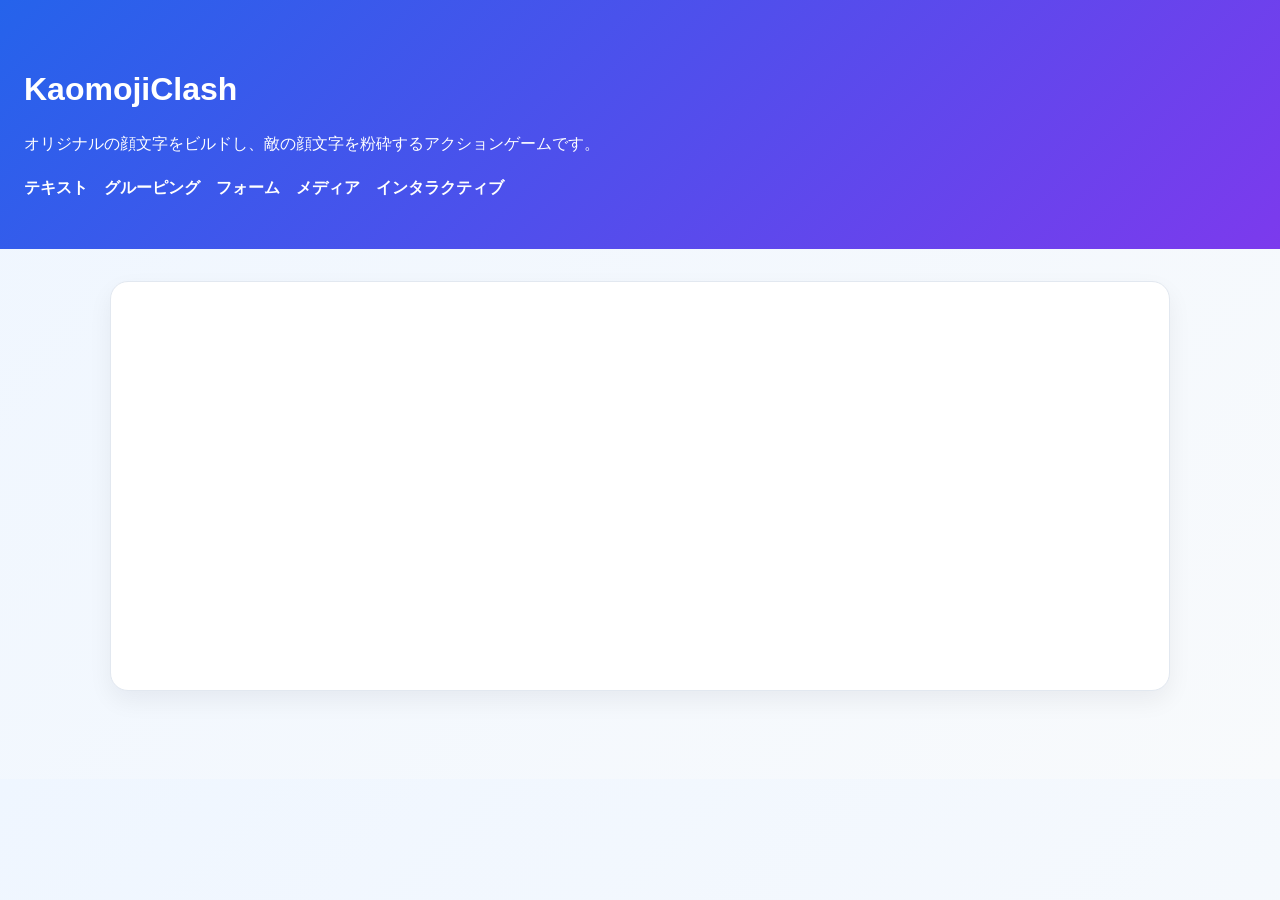
==== kaomojiclash.html @ 9aa1b0e3 "動画のレスポンシブ表示のため、iframeのスタイルを更新し、KaomojiClashページを追加" ====
<!DOCTYPE html>
<html lang="ja">

<head>
    <meta charset="utf-8" />
    <meta name="viewport" content="width=device-width, initial-scale=1" />
    <title>KaomojiClash</title>
    <link rel="stylesheet" href="css/main.css" />
</head>

<body>
    <header>
        <h1>KaomojiClash</h1>
        <p>オリジナルの顔文字をビルドし、敵の顔文字を粉砕するアクションゲームです。</p>
        <nav aria-label="ページ内ナビゲーション">
            <a href="#text">テキスト</a>
            <a href="#grouping">グルーピング</a>
            <a href="#forms">フォーム</a>
            <a href="#media">メディア</a>
            <a href="#interactive">インタラクティブ</a>
        </nav>
    </header>

    <main>
        <article>
            <section>
                <div class="movie-wrapper-mini">
                    <iframe src="https://www.youtube.com/embed/3Ye79Ocqmjk"
                        allow="accelerometer; autoplay; clipboard-write; encrypted-media; gyroscope; picture-in-picture"
                        allowfullscreen></iframe>
                </div>
            </section>
        </article>
    </main>
</body>

</html>
---- css/main.css ----
:root {
  color-scheme: light;
  --bg: #0f172a;
  --panel: #ffffff;
  --panel-alt: #f8fafc;
  --text: #0f172a;
  --muted: #475569;
  --accent: #2563eb;
  --accent-2: #7c3aed;
  --border: #e2e8f0;
}

* {
  box-sizing: border-box;
}

body {
  margin: 0;
  font-family: "Segoe UI", Roboto, "Noto Sans JP", sans-serif;
  line-height: 1.7;
  color: var(--text);
  background: linear-gradient(135deg, #eff6ff, #f8fafc);
}

a {
  color: var(--accent);
}

header {
  background: linear-gradient(135deg, var(--accent), var(--accent-2));
  color: white;
  padding: 3rem 1.5rem;
}

nav {
  display: flex;
  gap: 1rem;
  flex-wrap: wrap;
  margin-top: 1rem;
}

nav a {
  color: white;
  text-decoration: none;
  font-weight: 600;
}

main {
  max-width: 1100px;
  margin: 0 auto;
  padding: 2rem 1.25rem 4rem;
}

section {
  background: var(--panel);
  border: 1px solid var(--border);
  border-radius: 18px;
  padding: 1.5rem;
  margin-bottom: 1.5rem;
  box-shadow: 0 10px 25px rgba(15, 23, 42, 0.06);
}

h1, h2, h3 {
  line-height: 1.25;
}

h2 {
  margin-top: 0;
  border-bottom: 2px solid var(--border);
  padding-bottom: 0.35rem;
}

p, li, td, th, label, input, textarea, select, button {
  font-size: 0.98rem;
}

code, pre {
  font-family: Consolas, "Courier New", monospace;
}

pre {
  background: #0f172a;
  color: #e2e8f0;
  padding: 1rem;
  border-radius: 12px;
  overflow-x: auto;
}

blockquote {
  border-left: 4px solid var(--accent);
  padding-left: 1rem;
  color: var(--muted);
  margin: 1rem 0;
}

ul, ol, dl {
  padding-left: 1.2rem;
}

table {
  border-collapse: collapse;
  width: 100%;
  overflow: hidden;
  border-radius: 12px;
}

th, td {
  border: 1px solid var(--border);
  padding: 0.7rem;
  text-align: left;
}

th {
  background: var(--panel-alt);
}

img, video, audio, iframe, canvas {
  max-width: 100%;
  border-radius: 12px;
}

form {
  display: grid;
  gap: 1rem;
}

fieldset {
  border: 1px solid var(--border);
  border-radius: 12px;
  padding: 1rem;
}

legend {
  font-weight: 700;
}

input, textarea, select, button {
  padding: 0.7rem 0.8rem;
  border-radius: 10px;
  border: 1px solid var(--border);
}

button {
  background: var(--accent);
  color: white;
  border: none;
  cursor: pointer;
}

button.secondary {
  background: #334155;
}

details {
  background: var(--panel-alt);
  padding: 0.85rem 1rem;
  border-radius: 12px;
  border: 1px solid var(--border);
}

summary {
  font-weight: 700;
  cursor: pointer;
}

meter, progress {
  width: 100%;
}

figure {
  margin: 1rem 0;
}

figcaption {
  color: var(--muted);
  font-size: 0.9rem;
  margin-top: 0.4rem;
}

iframe {
  position: absolute;
  inset: 0;
  width: 100%;
  height: 100%;
  border: 0;
  border-radius: 12px;
}

.movie-wrapper {
  position: relative;
  width: 100%;
  max-width: 1280px;
  max-height: 720px;
  aspect-ratio: 16 / 9;
}

.movie-wrapper-mini {
  position: relative;
  width: 100%;
  max-width: 640px;
  max-height: 360px;
  aspect-ratio: 16 / 9;
}

.badge {
  display: inline-block;
  padding: 0.2rem 0.6rem;
  border-radius: 999px;
  background: #dbeafe;
  color: #1d4ed8;
  font-size: 0.85rem;
  font-weight: 700;
  margin-right: 0.4rem;
}

.grid {
  display: grid;
  gap: 1rem;
}

@media (min-width: 768px) {
  .grid.two {
    grid-template-columns: repeat(2, minmax(0, 1fr));
  }
}
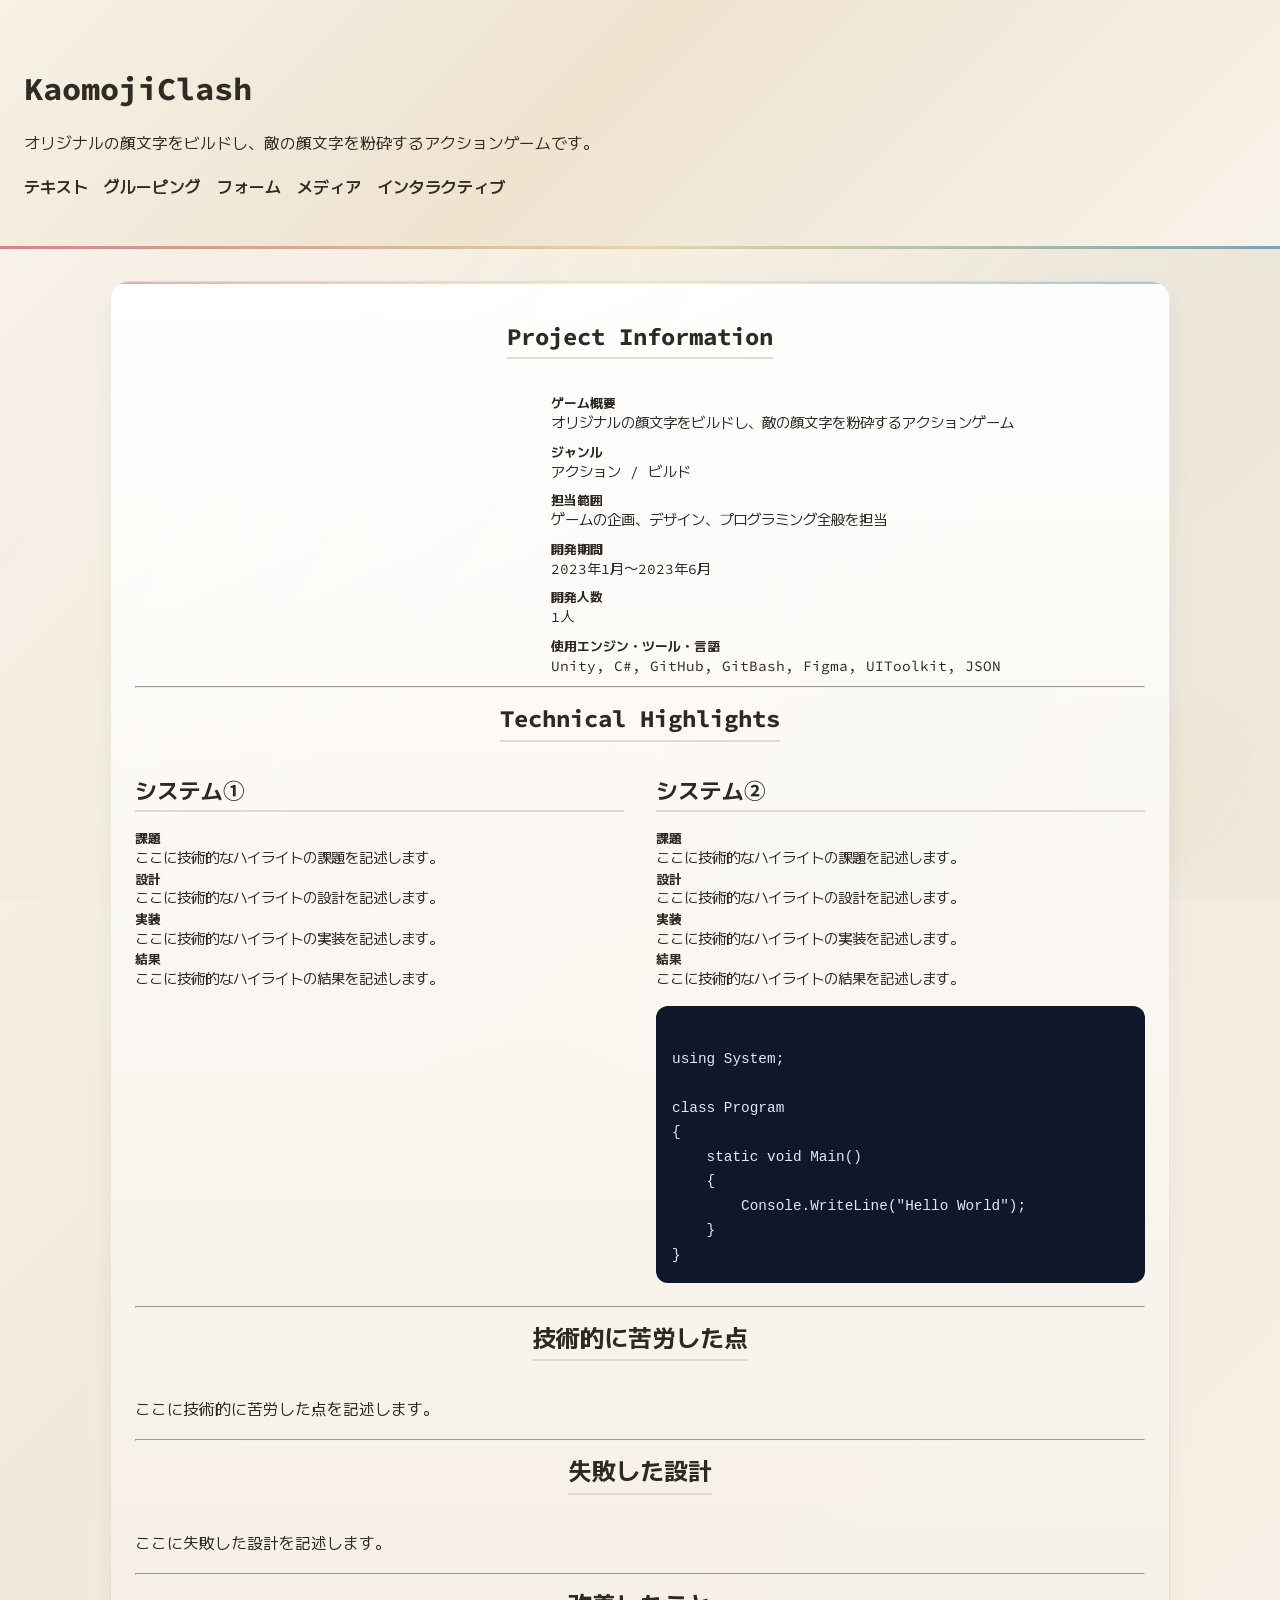
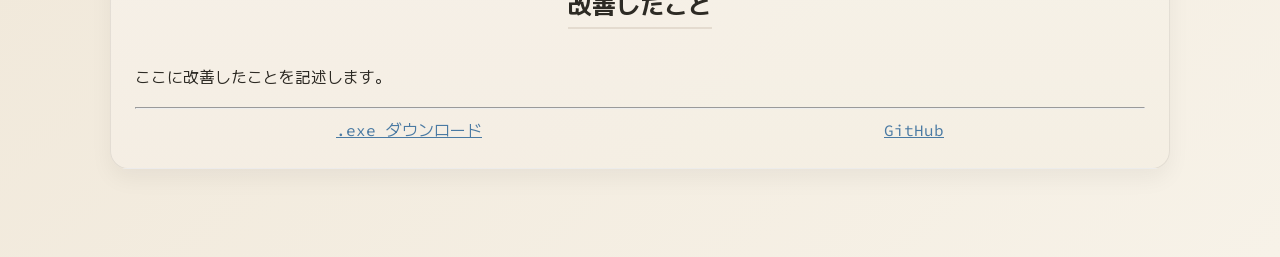
==== commit 9106258c: "background.cssを新規作成" ====
--- a/kaomojiclash.html
+++ b/kaomojiclash.html
@@ -22,16 +22,162 @@
     </header>
 
     <main>
-        <article>
-            <section>
-                <div class="movie-wrapper-mini">
-                    <iframe src="https://www.youtube.com/embed/3Ye79Ocqmjk"
-                        allow="accelerometer; autoplay; clipboard-write; encrypted-media; gyroscope; picture-in-picture"
-                        allowfullscreen></iframe>
+        <section>
+
+            <article>
+                <div class="section-header">
+                    <h2>Project Information</h2>
                 </div>
-            </section>
-        </article>
+                <div class="project-info-wrapper">
+                    <div class="movie-wrapper-mini">
+                        <iframe src="https://www.youtube.com/embed/3Ye79Ocqmjk"
+                            allow="accelerometer; autoplay; clipboard-write; encrypted-media; gyroscope; picture-in-picture"
+                            allowfullscreen></iframe>
+                    </div>
+                    <div class="project-info">
+                        <div class="element">
+                            <h3>ゲーム概要</h3>
+                            <p>オリジナルの顔文字をビルドし、敵の顔文字を粉砕するアクションゲーム</p>
+                        </div>
+                        <div class="element">
+                            <h3>ジャンル</h3>
+                            <p>アクション / ビルド</p>
+                        </div>
+                        <div class="element">
+                            <h3>担当範囲</h3>
+                            <p>ゲームの企画、デザイン、プログラミング全般を担当</p>
+                        </div>
+                        <div class="element">
+                            <h3>開発期間</h3>
+                            <p>2023年1月〜2023年6月</p>
+                        </div>
+                        <div class="element">
+                            <h3>開発人数</h3>
+                            <p>1人</p>
+                        </div>
+                        <div class="element">
+                            <h3>使用エンジン・ツール・言語</h3>
+                            <p>Unity, C#, GitHub, GitBash, Figma, UIToolkit, JSON</p>
+                        </div>
+                    </div>
+                </div>
+            </article>
+
+            <article>
+                <hr />
+                <div class="section-header">
+                    <h2>Technical Highlights</h2>
+                </div>
+                <div class="technical-highlights">
+                    <div class="title">
+                        <h2>システム①</h2>
+
+                        <div class="element">
+                            <h3>課題</h3>
+                            <p>ここに技術的なハイライトの課題を記述します。</p>
+                        </div>
+
+                        <div class="element">
+                            <h3>設計</h3>
+                            <p>ここに技術的なハイライトの設計を記述します。</p>
+                        </div>
+
+                        <div class="element">
+                            <h3>実装</h3>
+                            <p>ここに技術的なハイライトの実装を記述します。</p>
+                        </div>
+
+                        <div class="element">
+                            <h3>結果</h3>
+                            <p>ここに技術的なハイライトの結果を記述します。</p>
+                        </div>
+                    </div>
+
+                    <div class="title">
+                        <h2>システム②</h2>
+
+                        <div class="element">
+                            <h3>課題</h3>
+                            <p>ここに技術的なハイライトの課題を記述します。</p>
+                        </div>
+
+                        <div class="element">
+                            <h3>設計</h3>
+                            <p>ここに技術的なハイライトの設計を記述します。</p>
+                        </div>
+
+                        <div class="element">
+                            <h3>実装</h3>
+                            <p>ここに技術的なハイライトの実装を記述します。</p>
+                        </div>
+
+                        <div class="element">
+                            <h3>結果</h3>
+                            <p>ここに技術的なハイライトの結果を記述します。</p>
+                        </div>
+
+                        <pre><code>
+using System;
+
+class Program
+{
+    static void Main()
+    {
+        Console.WriteLine("Hello World");
+    }
+}
+</code></pre>
+                    </div>
+                </div>
+            </article>
+
+            <article>
+                <hr />
+                <div class="section-header">
+                    <h2>技術的に苦労した点</h2>
+                </div>
+                <div>
+                    <p>ここに技術的に苦労した点を記述します。</p>
+                </div>
+            </article>
+
+            <article>
+                <hr />
+                <div class="section-header">
+                    <h2>失敗した設計</h2>
+                </div>
+                <div>
+                    <p>ここに失敗した設計を記述します。</p>
+                </div>
+            </article>
+
+            <article>
+                <hr />
+                <div class="section-header">
+                    <h2>改善したこと</h2>
+                </div>
+                <div>
+                    <p>ここに改善したことを記述します。</p>
+                </div>
+            </article>
+
+            <article>
+                <hr />
+                <div class="LINK" style="display: flex; justify-content: space-around">
+                    <a href="https://drive.google.com/file/d/1BHumg28tov_kHwYOUsf6FRPFnXxUhrHB/view?usp=drive_link">.exe ダウンロード</a>
+                    <a href="https://github.com/HinataPiyo/KaomojiClash">GitHub</a>
+                </div>
+            </article>
+        </section>
     </main>
+    <script>
+      const updateScrollDecor = () => {
+        document.body.style.setProperty('--scroll-y', `${window.scrollY}px`);
+        document.body.classList.toggle('scrolled', window.scrollY > 20);
+      };
+      window.addEventListener('scroll', updateScrollDecor, { passive: true });
+      updateScrollDecor();
+    </script>
 </body>
 
 </html>
--- a/css/main.css
+++ b/css/main.css
@@ -1,225 +1,385 @@
+@import url("https://fonts.googleapis.com/css2?family=Source+Code+Pro:wght@400;700&family=M+PLUS+2:wght@400;700&family=Noto+Sans+JP:wght@400;700&display=swap");
+
 :root {
-  color-scheme: light;
-  --bg: #0f172a;
-  --panel: #ffffff;
-  --panel-alt: #f8fafc;
-  --text: #0f172a;
-  --muted: #475569;
-  --accent: #2563eb;
-  --accent-2: #7c3aed;
-  --border: #e2e8f0;
+    color-scheme: light;
+    --bg: #fbf8f2;
+    --panel: #fffdf9;
+    --panel-alt: #f5efe5;
+    --text: #2d2a24;
+    --muted: #6f6a63;
+    --accent: #4a7aa3;
+    --accent-2: #7d5f8a;
+    --border: #e4dbcf;
+    --accent-red: #c96b7a;
+    --accent-orange: #d59a78;
+    --accent-yellow: #e4cf8c;
+    --accent-green: #8fb38d;
+    --accent-blue: #5b8fb5;
+    --accent-purple: #8a6a95;
 }
 
 * {
-  box-sizing: border-box;
+    box-sizing: border-box;
 }
 
 body {
-  margin: 0;
-  font-family: "Segoe UI", Roboto, "Noto Sans JP", sans-serif;
-  line-height: 1.7;
-  color: var(--text);
-  background: linear-gradient(135deg, #eff6ff, #f8fafc);
+    margin: 0;
+    min-height: 100vh;
+    font-family: "Source Code Pro", "M PLUS 2", "Noto Sans JP", monospace;
+    line-height: 1.7;
+    color: var(--text);
+    background: linear-gradient(135deg, #faf7f0 0%, #f1e9db 50%, #f7f2e8 100%);
+    position: relative;
+    overflow-x: hidden;
+}
+
+body::before {
+    content: "";
+    position: fixed;
+    inset: 0;
+    pointer-events: none;
+    background: linear-gradient(120deg,
+        rgba(201, 107, 122, 0.03) 0%,
+        rgba(213, 154, 120, 0.025) 25%,
+        transparent 50%,
+        rgba(91, 143, 181, 0.03) 75%,
+        rgba(138, 106, 149, 0.025) 100%);
+    z-index: -1;
+}
+
+body::after {
+    content: "";
+    position: fixed;
+    inset: auto 0 0 auto;
+    width: 220px;
+    height: 220px;
+    border-radius: 50%;
+    background: radial-gradient(circle, rgba(228, 207, 140, 0.12) 0%, rgba(228, 207, 140, 0) 70%);
+    transform: translate3d(0, calc(var(--scroll-y, 0px) * -0.05px), 0);
+    pointer-events: none;
+    opacity: 0.8;
+    z-index: -1;
 }
 
 a {
-  color: var(--accent);
+    color: var(--accent);
+    transition: color 0.2s ease;
+}
+
+a:hover {
+    color: var(--accent-purple);
 }
 
 header {
-  background: linear-gradient(135deg, var(--accent), var(--accent-2));
-  color: white;
-  padding: 3rem 1.5rem;
+    background: linear-gradient(135deg, #f7f1e6 0%, #efe3d0 45%, #f8f3ea 100%);
+    color: #2f2b25;
+    padding: 3rem 1.5rem;
+    box-shadow: inset 0 -1px 0 rgba(17, 17, 17, 0.06);
+    position: relative;
+    overflow: hidden;
+}
+
+header::before {
+    content: "";
+    position: absolute;
+    inset: auto 0 0 0;
+    height: 3px;
+    background: linear-gradient(90deg,
+        rgba(201, 107, 122, 0.8) 0%,
+        rgba(213, 154, 120, 0.75) 25%,
+        rgba(228, 207, 140, 0.7) 50%,
+        rgba(143, 179, 141, 0.7) 75%,
+        rgba(91, 143, 181, 0.8) 100%);
 }
 
 nav {
-  display: flex;
-  gap: 1rem;
-  flex-wrap: wrap;
-  margin-top: 1rem;
+    display: flex;
+    gap: 1rem;
+    flex-wrap: wrap;
+    margin-top: 1rem;
 }
 
 nav a {
-  color: white;
-  text-decoration: none;
-  font-weight: 600;
+    color: #2f2b25;
+    text-decoration: none;
+    font-weight: 600;
 }
 
 main {
-  max-width: 1100px;
-  margin: 0 auto;
-  padding: 2rem 1.25rem 4rem;
+    max-width: 1100px;
+    margin: 0 auto;
+    padding: 2rem 1.25rem 4rem;
 }
 
 section {
-  background: var(--panel);
-  border: 1px solid var(--border);
-  border-radius: 18px;
-  padding: 1.5rem;
-  margin-bottom: 1.5rem;
-  box-shadow: 0 10px 25px rgba(15, 23, 42, 0.06);
-}
-
-h1, h2, h3 {
-  line-height: 1.25;
+    background: linear-gradient(180deg, rgba(255, 255, 255, 0.95) 0%, rgba(244, 238, 227, 0.95) 100%);
+    border: 1px solid rgba(17, 17, 17, 0.08);
+    border-radius: 18px;
+    padding: 1.5rem;
+    margin-bottom: 1.5rem;
+    box-shadow: 0 10px 22px rgba(17, 17, 17, 0.05);
+    position: relative;
+    overflow: hidden;
+}
+
+section::before {
+    content: "";
+    position: absolute;
+    inset: 0 0 auto 0;
+    height: 2px;
+    background: linear-gradient(90deg,
+        rgba(201, 107, 122, 0.55) 0%,
+        rgba(213, 154, 120, 0.45) 25%,
+        rgba(228, 207, 140, 0.4) 50%,
+        rgba(143, 179, 141, 0.45) 75%,
+        rgba(91, 143, 181, 0.55) 100%);
+}
+
+h1,
+h2,
+h3 {
+    line-height: 1.25;
 }
 
 h2 {
-  margin-top: 0;
-  border-bottom: 2px solid var(--border);
-  padding-bottom: 0.35rem;
-}
-
-p, li, td, th, label, input, textarea, select, button {
-  font-size: 0.98rem;
-}
-
-code, pre {
-  font-family: Consolas, "Courier New", monospace;
-}
-
+    margin-top: 0;
+    border-bottom: 2px solid var(--border);
+    padding-bottom: 0.35rem;
+}
+
+p,
+li,
+td,
+th,
+label,
+input,
+textarea,
+select,
+button {
+    font-size: 0.98rem;
+}
+
+code,
 pre {
-  background: #0f172a;
-  color: #e2e8f0;
-  padding: 1rem;
-  border-radius: 12px;
-  overflow-x: auto;
+    font-family: Consolas, "Courier New", monospace;
+}
+
+pre {
+    background: #0f172a;
+    color: #e2e8f0;
+    padding: 1rem;
+    border-radius: 12px;
+    overflow-x: auto;
 }
 
 blockquote {
-  border-left: 4px solid var(--accent);
-  padding-left: 1rem;
-  color: var(--muted);
-  margin: 1rem 0;
-}
-
-ul, ol, dl {
-  padding-left: 1.2rem;
+    border-left: 4px solid var(--accent);
+    padding-left: 1rem;
+    color: var(--muted);
+    margin: 1rem 0;
+}
+
+ul,
+ol,
+dl {
+    padding-left: 1.2rem;
 }
 
 table {
-  border-collapse: collapse;
-  width: 100%;
-  overflow: hidden;
-  border-radius: 12px;
-}
-
-th, td {
-  border: 1px solid var(--border);
-  padding: 0.7rem;
-  text-align: left;
+    border-collapse: collapse;
+    width: 100%;
+    overflow: hidden;
+    border-radius: 12px;
+}
+
+th,
+td {
+    border: 1px solid var(--border);
+    padding: 0.7rem;
+    text-align: left;
 }
 
 th {
-  background: var(--panel-alt);
-}
-
-img, video, audio, iframe, canvas {
-  max-width: 100%;
-  border-radius: 12px;
+    background: var(--panel-alt);
+}
+
+img,
+video,
+audio,
+iframe,
+canvas {
+    max-width: 100%;
+    border-radius: 12px;
 }
 
 form {
-  display: grid;
-  gap: 1rem;
+    display: grid;
+    gap: 1rem;
 }
 
 fieldset {
-  border: 1px solid var(--border);
-  border-radius: 12px;
-  padding: 1rem;
+    border: 1px solid var(--border);
+    border-radius: 12px;
+    padding: 1rem;
 }
 
 legend {
-  font-weight: 700;
-}
-
-input, textarea, select, button {
-  padding: 0.7rem 0.8rem;
-  border-radius: 10px;
-  border: 1px solid var(--border);
-}
-
+    font-weight: 700;
+}
+
+input,
+textarea,
+select,
 button {
-  background: var(--accent);
-  color: white;
-  border: none;
-  cursor: pointer;
+    padding: 0.7rem 0.8rem;
+    border-radius: 10px;
+    border: 1px solid var(--border);
+}
+
+button {
+    background: linear-gradient(90deg, var(--accent-blue) 0%, var(--accent-purple) 100%);
+    color: white;
+    border: none;
+    cursor: pointer;
+    box-shadow: 0 6px 14px rgba(54, 154, 204, 0.16);
 }
 
 button.secondary {
-  background: #334155;
+    background: #334155;
 }
 
 details {
-  background: var(--panel-alt);
-  padding: 0.85rem 1rem;
-  border-radius: 12px;
-  border: 1px solid var(--border);
+    background: var(--panel-alt);
+    padding: 0.85rem 1rem;
+    border-radius: 12px;
+    border: 1px solid var(--border);
 }
 
 summary {
-  font-weight: 700;
-  cursor: pointer;
-}
-
-meter, progress {
-  width: 100%;
+    font-weight: 700;
+    cursor: pointer;
+}
+
+meter,
+progress {
+    width: 100%;
 }
 
 figure {
-  margin: 1rem 0;
+    margin: 1rem 0;
 }
 
 figcaption {
-  color: var(--muted);
-  font-size: 0.9rem;
-  margin-top: 0.4rem;
+    color: var(--muted);
+    font-size: 0.9rem;
+    margin-top: 0.4rem;
+}
+
+html {
+    scroll-behavior: smooth;
+}
+
+body {
+    --scroll-y: 0px;
+}
+
+body.scrolled::after {
+    opacity: 0.7;
 }
 
 iframe {
-  position: absolute;
-  inset: 0;
-  width: 100%;
-  height: 100%;
-  border: 0;
-  border-radius: 12px;
+    position: absolute;
+    inset: 0;
+    width: 100%;
+    height: 100%;
+    border: 0;
+    border-radius: 12px;
 }
 
 .movie-wrapper {
-  position: relative;
-  width: 100%;
-  max-width: 1280px;
-  max-height: 720px;
-  aspect-ratio: 16 / 9;
+    position: relative;
+    width: 100%;
+    max-width: 1280px;
+    max-height: 720px;
+    aspect-ratio: 16 / 9;
 }
 
 .movie-wrapper-mini {
-  position: relative;
-  width: 100%;
-  max-width: 640px;
-  max-height: 360px;
-  aspect-ratio: 16 / 9;
+    position: relative;
+    flex: 0 0 min(100%, 384px);
+    max-width: 384px;
+    max-height: 288px;
+    aspect-ratio: 16 / 9;
+}
+
+/* Section Header */
+.section-header {
+    margin: 1rem 0 1rem 0;
+    justify-content: center;
+    display: flex;
+}
+
+/* Project Info Section */
+.project-info-wrapper {
+    display: flex;
+    flex-wrap: wrap;
+    gap: 1rem;
+}
+
+.project-info {
+    display: flex;
+    flex-direction: column;
+    gap: 0.5rem;
+    flex: 1 1 320px;
+    min-width: 0;
+}
+
+.project-info .element {
+    margin-left: 1rem;
+}
+
+/* Technical Highlights Section */
+.technical-highlights {
+    display: flex;
+    flex-wrap: wrap;
+    gap: 2rem;
+    align-items: flex-start;
+}
+
+.technical-highlights .title {
+    flex: 1 1 280px;
+    min-width: 280px;
+    font-size: 0.9rem;
+}
+
+.element p {
+    margin: 0;
+    font-size: 0.9rem;
+}
+
+.element h3 {
+    margin: 0;
+    font-size: 0.8rem;
 }
 
 .badge {
-  display: inline-block;
-  padding: 0.2rem 0.6rem;
-  border-radius: 999px;
-  background: #dbeafe;
-  color: #1d4ed8;
-  font-size: 0.85rem;
-  font-weight: 700;
-  margin-right: 0.4rem;
+    display: inline-block;
+    padding: 0.2rem 0.6rem;
+    border-radius: 999px;
+    background: #dbeafe;
+    color: #1d4ed8;
+    font-size: 0.85rem;
+    font-weight: 700;
+    margin-right: 0.4rem;
 }
 
 .grid {
-  display: grid;
-  gap: 1rem;
+    display: grid;
+    gap: 1rem;
 }
 
 @media (min-width: 768px) {
-  .grid.two {
-    grid-template-columns: repeat(2, minmax(0, 1fr));
-  }
-}
+    .grid.two {
+        grid-template-columns: repeat(2, minmax(0, 1fr));
+    }
+}
